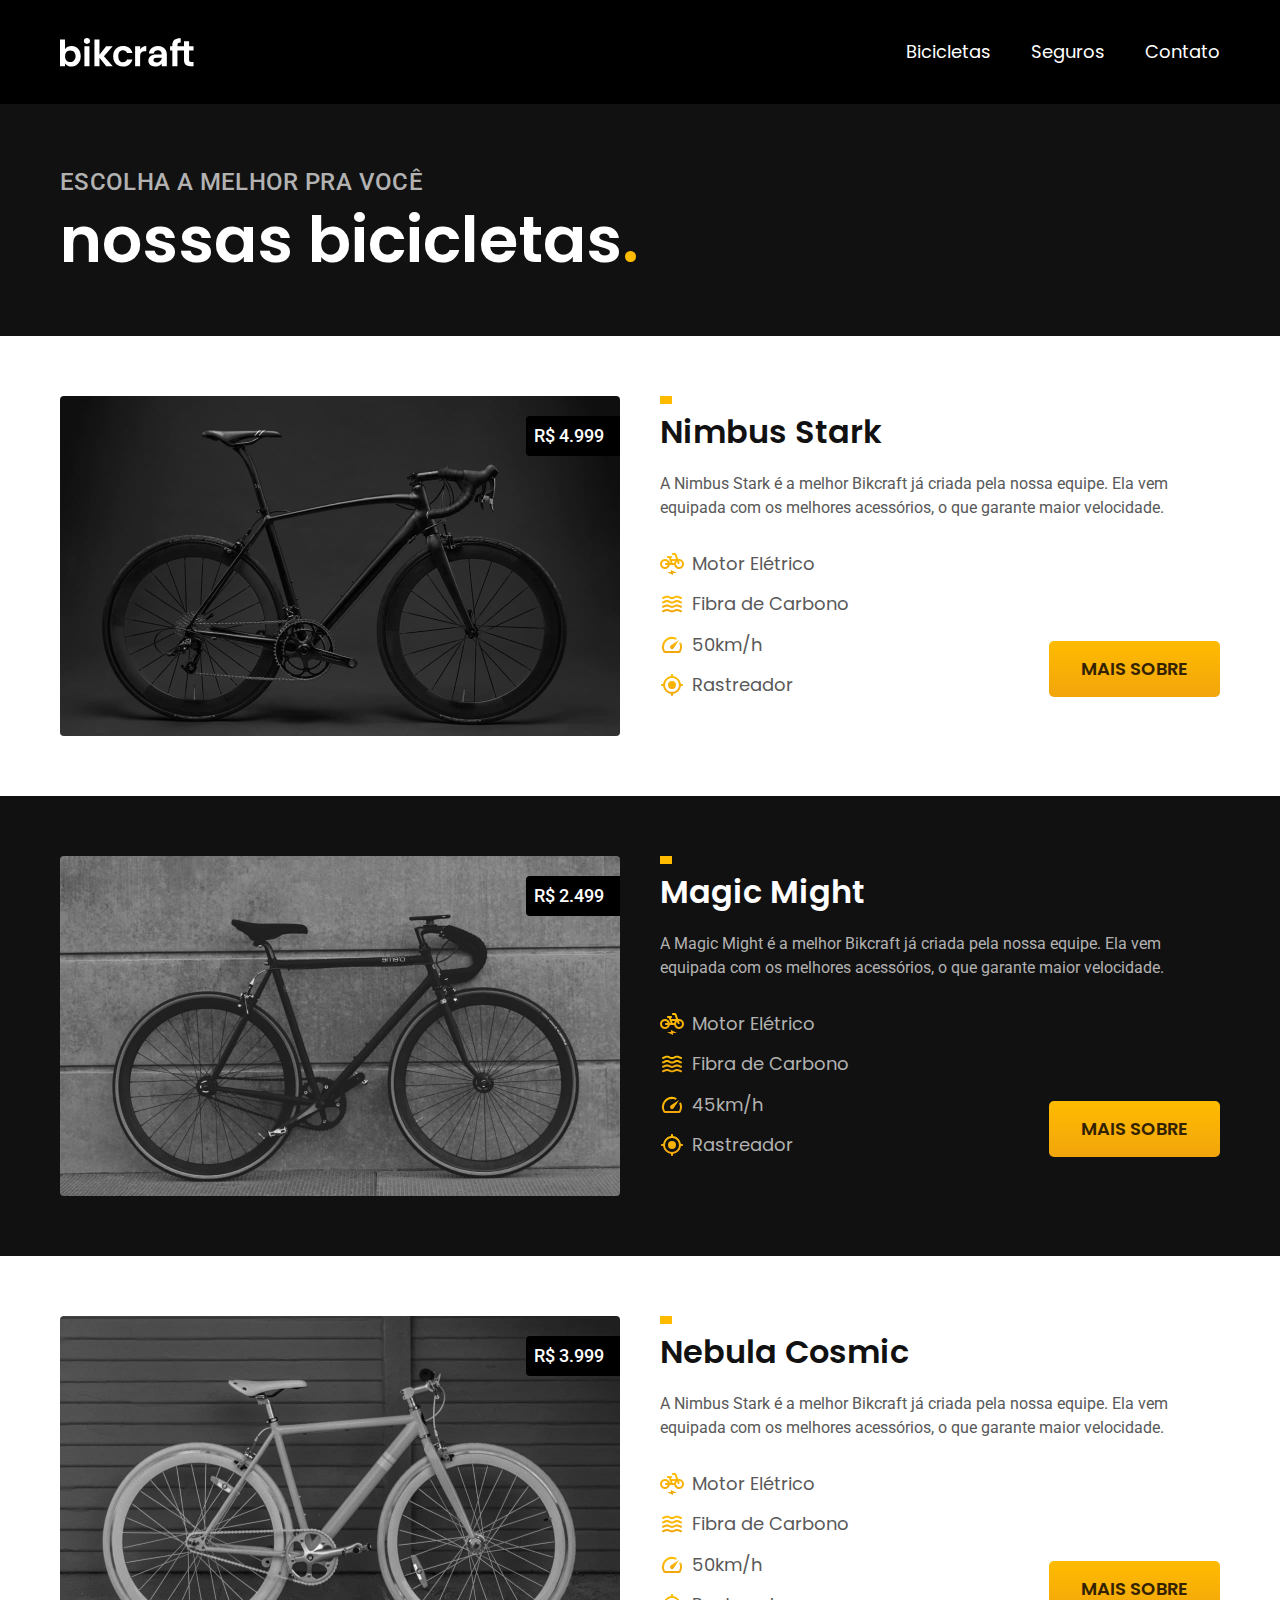
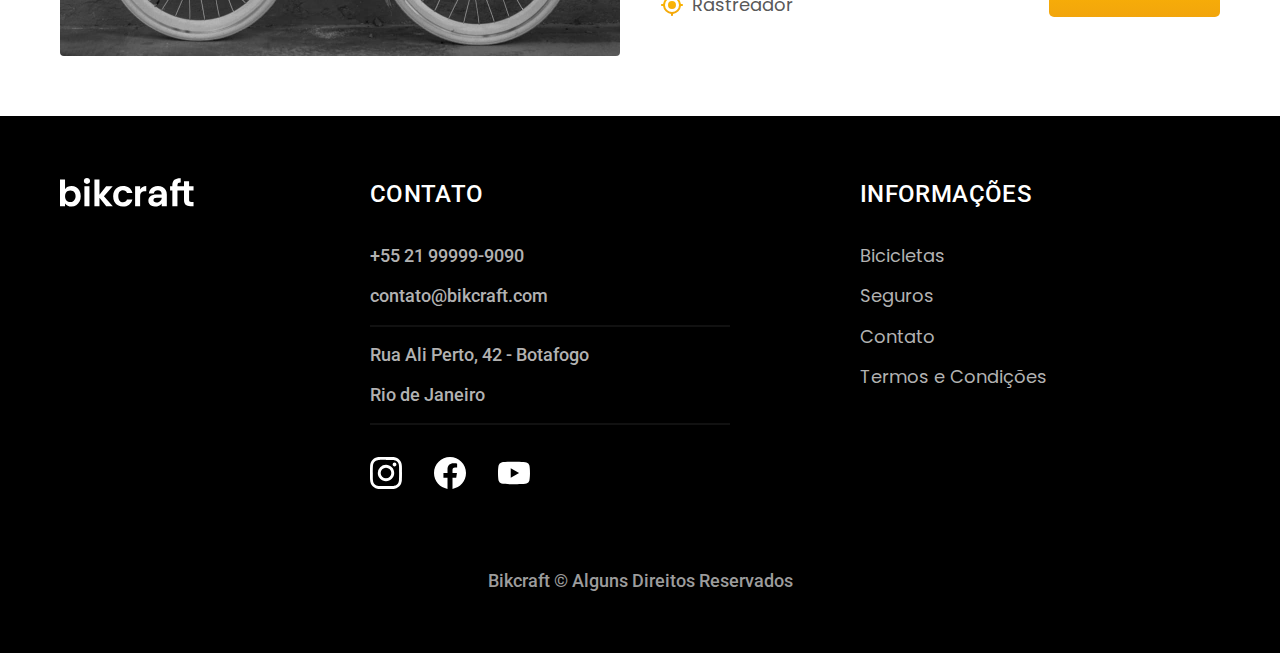
==== bicicletas.html @ 7c52ae09 "termos e página bicicletas" ====
<!DOCTYPE html>
<html lang="pt-br">

<head>
  <meta charset="UTF-8">
  <meta name="viewport" content="width=device-width, initial-scale=1.0">

  <title>Bicicletas | Bikcraft - Bicicletas Elétricas</title>
  <meta name="description" content="Termos e condições.">
  <link rel="stylesheet" href="/css/style.css">

  <link rel="preconnect" href="https://fonts.googleapis.com">
  <link rel="preconnect" href="https://fonts.gstatic.com" crossorigin>
  <link href="https://fonts.googleapis.com/css2?family=Poppins:wght@400;600&family=Merriweather:ital,wght@1,900&family=Roboto:wght@400;500&display=swap" rel="stylesheet">
</head>

<body id="bicicletas">
  <header class="header-bg">
    <div class="header container">
      <a href="/index.html">
        <img src="/img/bikcraft.svg" alt="Bikcraft"></a>
      <nav aria-label="primaria">
        <ul class="header-menu font-1-m cor-0">
          <li><a href="/bicicletas.html">Bicicletas</a></li>
          <li><a href="/seguros.html">Seguros</a></li>
          <li><a href="/contato.html">Contato</a></li>
        </ul>
      </nav>
    </div>
  </header>

  <main>
    <div class="titulo-bg">
      <div class="titulo container">
        <p class="font-2-l-b cor-5">Escolha a melhor pra você</p>
        <h1 class="font-1-xxl cor-0">nossas bicicletas<span class="cor-p1">.</span></h1>
      </div>
    </div>

    <div class="bicicletas-bg">
      <div class="bicicletas container">
        <div class="bicicletas-imagem">
          <img src="/img/bicicletas/nimbus.jpg" alt="Bicicleta preta">
          <span class="font-2-m cor-0">R$ 4.999</span>
        </div>
        <div class="bicicletas-conteudo">
          <h2 class="font-1-xl">Nimbus Stark</h2>
          <p class="font-2-s cor-8">A Nimbus Stark é a melhor Bikcraft já criada pela nossa equipe. Ela vem equipada com os melhores acessórios, o que garante maior velocidade.</p>
          <ul class="font-1-m cor-8">
            <li><img src="/img/icones/eletrica.svg" alt="">
              Motor Elétrico
            </li>
            <li><img src="/img/icones/carbono.svg" alt="">
              Fibra de Carbono
            </li>
            <li><img src="/img/icones/velocidade.svg" alt="">
              50km/h
            </li>
            <li><img src="/img/icones/rastreador.svg" alt="">
              Rastreador
            </li>
          </ul>
          <a class="botao seta" href="/bicicletas/nimbus.html">Mais Sobre</a>
        </div>
      </div>
    </div>

    <div class="bicicletas-bg">
      <div class="bicicletas container">
        <div class="bicicletas-imagem">
          <img src="/img/bicicletas/magic.jpg" alt="Bicicleta preta">
          <span class="font-2-m cor-0">R$ 2.499</span>
        </div>
        <div class="bicicletas-conteudo">
          <h2 class="font-1-xl cor-0">Magic Might</h2>
          <p class="font-2-s cor-5">A Magic Might é a melhor Bikcraft já criada pela nossa equipe. Ela vem equipada com os melhores acessórios, o que garante maior velocidade.</p>
          <ul class="font-1-m cor-5">
            <li><img src="/img/icones/eletrica.svg" alt="">
              Motor Elétrico
            </li>
            <li><img src="/img/icones/carbono.svg" alt="">
              Fibra de Carbono
            </li>
            <li><img src="/img/icones/velocidade.svg" alt="">
              45km/h
            </li>
            <li><img src="/img/icones/rastreador.svg" alt="">
              Rastreador
            </li>
          </ul>
          <a class="botao seta" href="/bicicletas/magic.html">Mais Sobre</a>
        </div>
      </div>
    </div>

    <div class="bicicletas-bg">
      <div class="bicicletas container">
        <div class="bicicletas-imagem">
          <img src="/img/bicicletas/nebula.jpg" alt="Bicicleta preta">
          <span class="font-2-m cor-0">R$ 3.999</span>
        </div>
        <div class="bicicletas-conteudo">
          <h2 class="font-1-xl">Nebula Cosmic</h2>
          <p class="font-2-s cor-8">A Nimbus Stark é a melhor Bikcraft já criada pela nossa equipe. Ela vem equipada com os melhores acessórios, o que garante maior velocidade.</p>
          <ul class="font-1-m cor-8">
            <li><img src="/img/icones/eletrica.svg" alt="">
              Motor Elétrico
            </li>
            <li><img src="/img/icones/carbono.svg" alt="">
              Fibra de Carbono
            </li>
            <li><img src="/img/icones/velocidade.svg" alt="">
              50km/h
            </li>
            <li><img src="/img/icones/rastreador.svg" alt="">
              Rastreador
            </li>
          </ul>
          <a class="botao seta" href="/bicicletas/nebula.html">Mais Sobre</a>
        </div>
      </div>
    </div>
  </main>


  <footer class="footer-bg">
    <div class="footer container">
      <img src="/img/bikcraft.svg" alt="">
      <div class="footer-contato">
        <h3 class="font-2-l-b cor-0">Contato</h3>
        <ul class="font-2-m cor-5">
          <li><a href="tel:+5521999999090">+55 21 99999-9090</a></li>
          <li><a href="mailto:contatot@bikcraft.com">contato@bikcraft.com</a></li>
          <li>Rua Ali Perto, 42 - Botafogo</li>
          <li>Rio de Janeiro</li>
        </ul>
        <div class="footer-redes">
          <a href="/index.html">
            <img src="/img/redes/instagram.svg" alt="Instagram">
          </a>

          <a href="/index.html">
            <img src="/img/redes/facebook.svg" alt="Facebook">
          </a>

          <a href="/index.html">
            <img src="/img/redes/youtube.svg" alt="YouTube">
          </a>
        </div>
      </div>
      <div class="footer-informacoes">
        <h3 class="font-2-l-b cor-0">Informações</h3>
        <nav>
          <ul class="font-1-m cor-5">
            <li><a href="/bicicletas.html">Bicicletas</a></li>
            <li><a href="/seguros.html">Seguros</a></li>
            <li><a href="/contato.html">Contato</a></li>
            <li><a href="/termos.html">Termos e Condições</a></li>
          </ul>
        </nav>
      </div>
      <p class="footer-copy font-2-m cor-6">Bikcraft © Alguns Direitos Reservados</p>
    </div>

  </footer>
</body>

</html>
---- css/style.css ----
@import "/css/global/global.css";
@import "/css/global/header.css";
@import "/css/global/footer.css";

/* Utilidades */

@import "/css/utilidades/tipografia.css";
@import "/css/utilidades/cores.css";
@import "/css/utilidades/componentes.css";

/* Home */
@import "/css/home/intro.css";
@import "/css/home/tecnologia.css";
@import "/css/home/parceiros.css";
@import "/css/home/depoimento.css";

/* Bicicletas */

@import "/css/bicicletas/bicicletas-lista.css";
@import "/css/bicicletas/bicicletas.css";

/* Seguros */
@import "/css/seguros/seguros.css";

/* termos */
/* Seguros */
@import "/css/termos/termos.css";
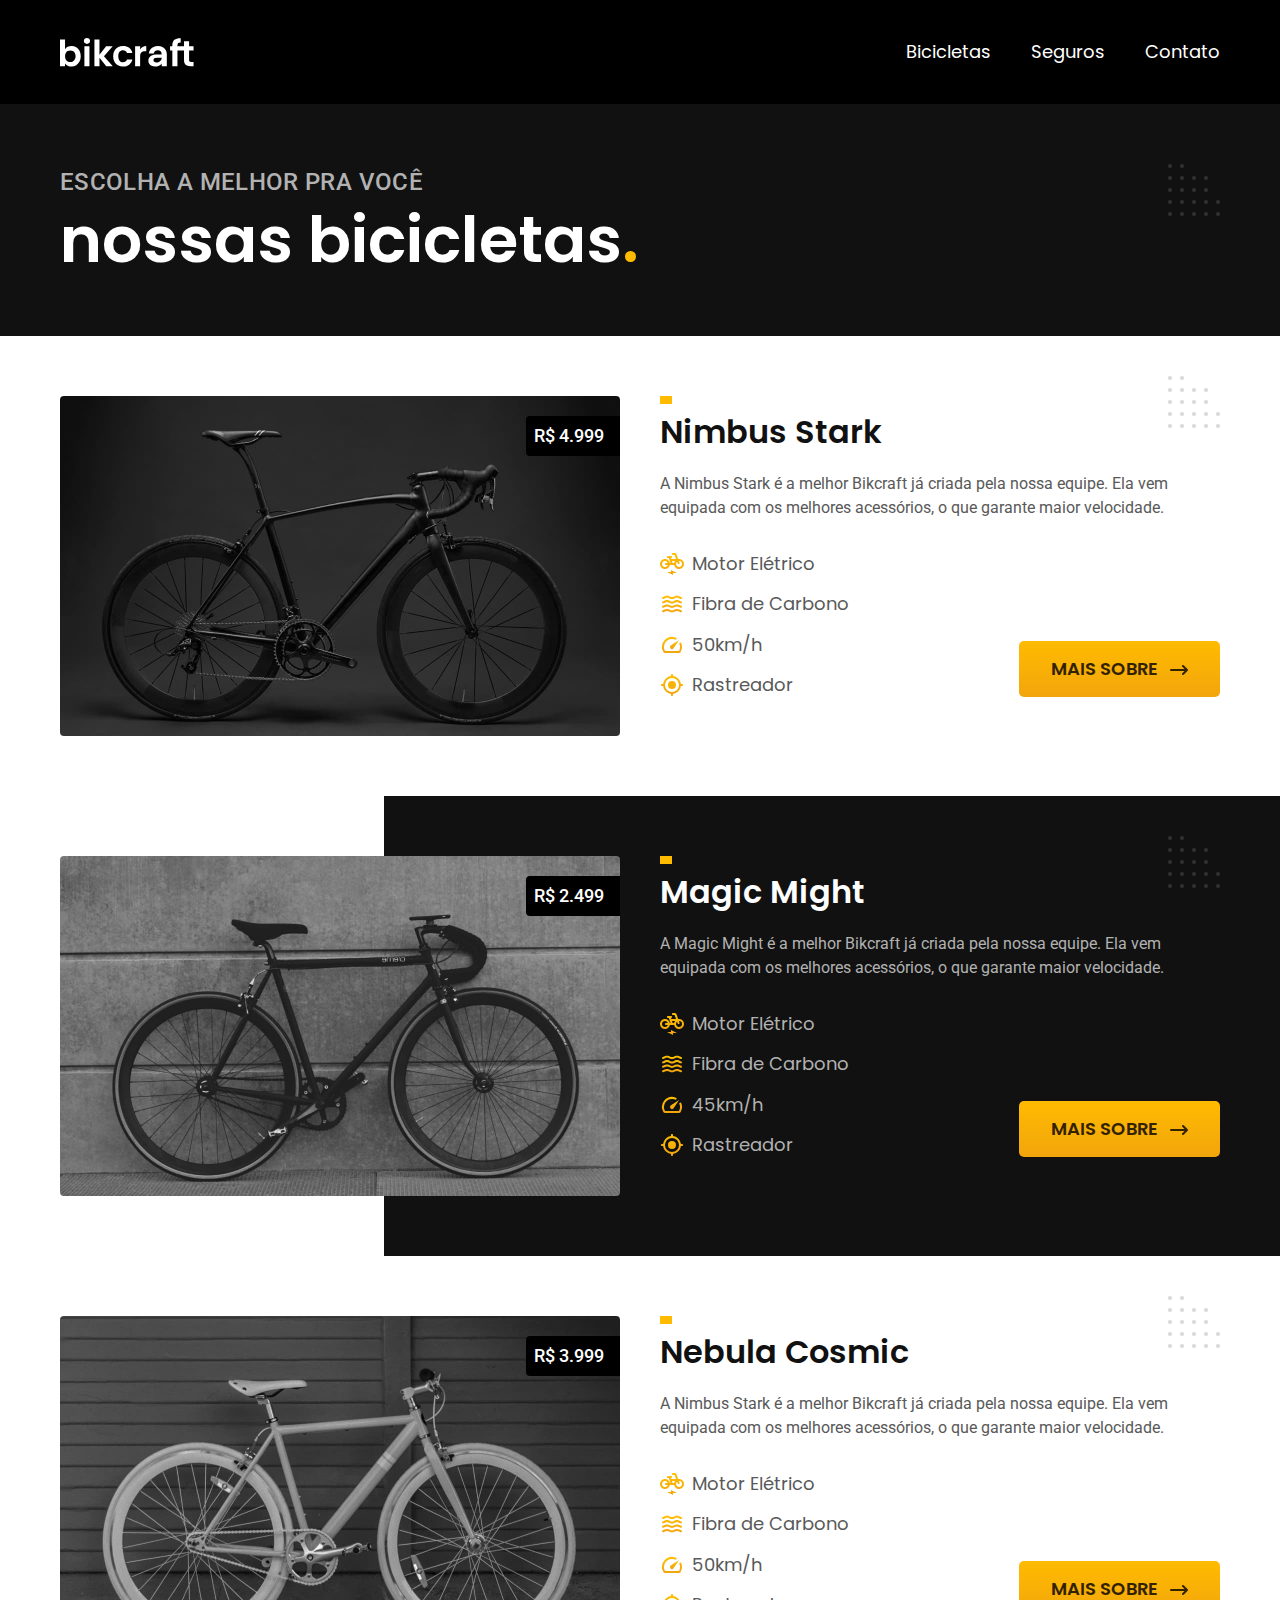
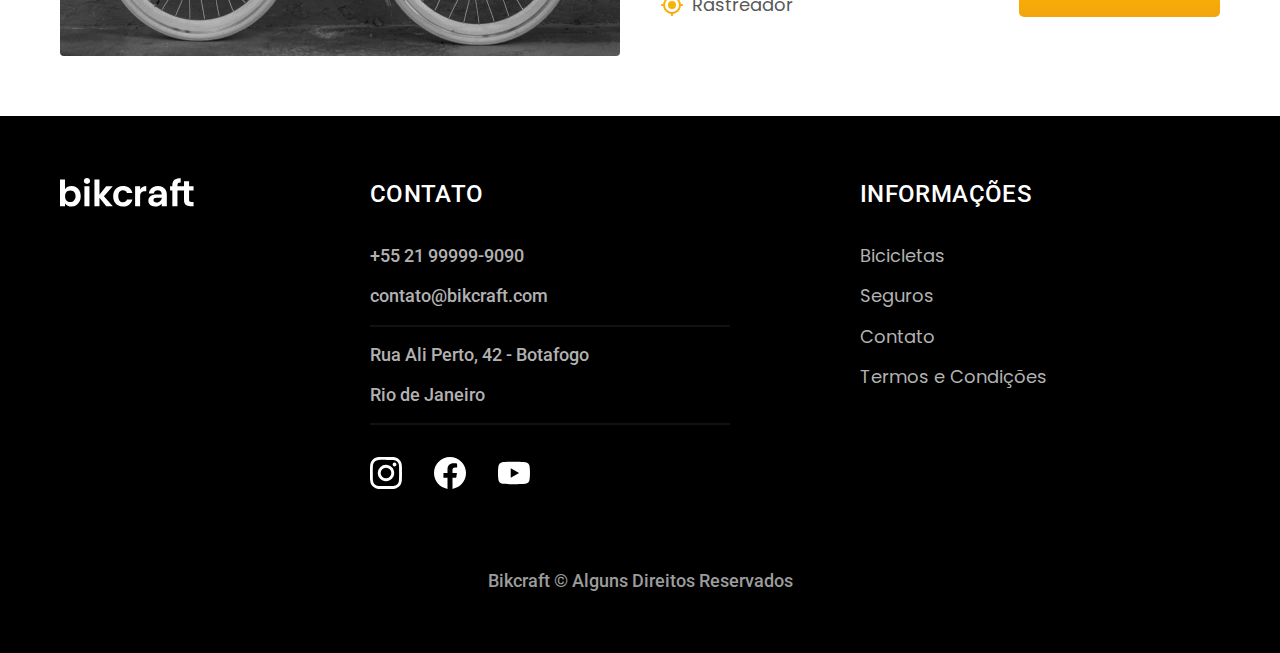
==== commit a3c4df6f: "bic internas, seguro, formularios, lojas, orcamento, decoracao e otimizacoes" ====
--- a/bicicletas.html
+++ b/bicicletas.html
@@ -7,6 +7,7 @@
 
   <title>Bicicletas | Bikcraft - Bicicletas Elétricas</title>
   <meta name="description" content="Termos e condições.">
+  <link rel="preload" href="/css/style.css" as="style">
   <link rel="stylesheet" href="/css/style.css">
 
   <link rel="preconnect" href="https://fonts.googleapis.com">
@@ -18,7 +19,7 @@
   <header class="header-bg">
     <div class="header container">
       <a href="/index.html">
-        <img src="/img/bikcraft.svg" alt="Bikcraft"></a>
+        <img src="/img/bikcraft.svg" width="136" height="32" alt="Bikcraft"></a>
       <nav aria-label="primaria">
         <ul class="header-menu font-1-m cor-0">
           <li><a href="/bicicletas.html">Bicicletas</a></li>
@@ -40,23 +41,23 @@
     <div class="bicicletas-bg">
       <div class="bicicletas container">
         <div class="bicicletas-imagem">
-          <img src="/img/bicicletas/nimbus.jpg" alt="Bicicleta preta">
+          <img src="/img/bicicletas/nimbus.jpg" width="1160" height="680" alt="Bicicleta preta">
           <span class="font-2-m cor-0">R$ 4.999</span>
         </div>
         <div class="bicicletas-conteudo">
           <h2 class="font-1-xl">Nimbus Stark</h2>
           <p class="font-2-s cor-8">A Nimbus Stark é a melhor Bikcraft já criada pela nossa equipe. Ela vem equipada com os melhores acessórios, o que garante maior velocidade.</p>
           <ul class="font-1-m cor-8">
-            <li><img src="/img/icones/eletrica.svg" alt="">
+            <li><img src="/img/icones/eletrica.svg" width="32" height="32" alt="">
               Motor Elétrico
             </li>
-            <li><img src="/img/icones/carbono.svg" alt="">
+            <li><img src="/img/icones/carbono.svg" width="32" height="32" alt="">
               Fibra de Carbono
             </li>
-            <li><img src="/img/icones/velocidade.svg" alt="">
+            <li><img src="/img/icones/velocidade.svg" width="32" height="32" alt="">
               50km/h
             </li>
-            <li><img src="/img/icones/rastreador.svg" alt="">
+            <li><img src="/img/icones/rastreador.svg" width="32" height="32" alt="">
               Rastreador
             </li>
           </ul>
@@ -68,23 +69,23 @@
     <div class="bicicletas-bg">
       <div class="bicicletas container">
         <div class="bicicletas-imagem">
-          <img src="/img/bicicletas/magic.jpg" alt="Bicicleta preta">
+          <img src="/img/bicicletas/magic.jpg" width="1160" height="680" alt="Bicicleta preta">
           <span class="font-2-m cor-0">R$ 2.499</span>
         </div>
         <div class="bicicletas-conteudo">
           <h2 class="font-1-xl cor-0">Magic Might</h2>
           <p class="font-2-s cor-5">A Magic Might é a melhor Bikcraft já criada pela nossa equipe. Ela vem equipada com os melhores acessórios, o que garante maior velocidade.</p>
           <ul class="font-1-m cor-5">
-            <li><img src="/img/icones/eletrica.svg" alt="">
+            <li><img src="/img/icones/eletrica.svg" width="32" height="32" alt="">
               Motor Elétrico
             </li>
-            <li><img src="/img/icones/carbono.svg" alt="">
+            <li><img src="/img/icones/carbono.svg" width="32" height="32" alt="">
               Fibra de Carbono
             </li>
-            <li><img src="/img/icones/velocidade.svg" alt="">
+            <li><img src="/img/icones/velocidade.svg" width="32" height="32" alt="">
               45km/h
             </li>
-            <li><img src="/img/icones/rastreador.svg" alt="">
+            <li><img src="/img/icones/rastreador.svg" width="32" height="32" alt="">
               Rastreador
             </li>
           </ul>
@@ -96,23 +97,23 @@
     <div class="bicicletas-bg">
       <div class="bicicletas container">
         <div class="bicicletas-imagem">
-          <img src="/img/bicicletas/nebula.jpg" alt="Bicicleta preta">
+          <img src="/img/bicicletas/nebula.jpg" width="1160" height="680" alt="Bicicleta preta">
           <span class="font-2-m cor-0">R$ 3.999</span>
         </div>
         <div class="bicicletas-conteudo">
           <h2 class="font-1-xl">Nebula Cosmic</h2>
           <p class="font-2-s cor-8">A Nimbus Stark é a melhor Bikcraft já criada pela nossa equipe. Ela vem equipada com os melhores acessórios, o que garante maior velocidade.</p>
           <ul class="font-1-m cor-8">
-            <li><img src="/img/icones/eletrica.svg" alt="">
+            <li><img src="/img/icones/eletrica.svg" width="32" height="32" alt="">
               Motor Elétrico
             </li>
-            <li><img src="/img/icones/carbono.svg" alt="">
+            <li><img src="/img/icones/carbono.svg" width="32" height="32" alt="">
               Fibra de Carbono
             </li>
-            <li><img src="/img/icones/velocidade.svg" alt="">
+            <li><img src="/img/icones/velocidade.svg" width="32" height="32" alt="">
               50km/h
             </li>
-            <li><img src="/img/icones/rastreador.svg" alt="">
+            <li><img src="/img/icones/rastreador.svg" width="32" height="32" alt="">
               Rastreador
             </li>
           </ul>
@@ -125,7 +126,7 @@
 
   <footer class="footer-bg">
     <div class="footer container">
-      <img src="/img/bikcraft.svg" alt="">
+      <img src="/img/bikcraft.svg" width="136" height="32" alt="">
       <div class="footer-contato">
         <h3 class="font-2-l-b cor-0">Contato</h3>
         <ul class="font-2-m cor-5">
@@ -136,15 +137,15 @@
         </ul>
         <div class="footer-redes">
           <a href="/index.html">
-            <img src="/img/redes/instagram.svg" alt="Instagram">
+            <img src="/img/redes/instagram.svg" width="32" height="32" alt="Instagram">
           </a>
 
           <a href="/index.html">
-            <img src="/img/redes/facebook.svg" alt="Facebook">
+            <img src="/img/redes/facebook.svg" width="32" height="32" alt="Facebook">
           </a>
 
           <a href="/index.html">
-            <img src="/img/redes/youtube.svg" alt="YouTube">
+            <img src="/img/redes/youtube.svg" width="32" height="32" alt="YouTube">
           </a>
         </div>
       </div>
--- a/css/style.css
+++ b/css/style.css
@@ -7,6 +7,7 @@
 @import "/css/utilidades/tipografia.css";
 @import "/css/utilidades/cores.css";
 @import "/css/utilidades/componentes.css";
+@import "/css/utilidades/formulario.css";
 
 /* Home */
 @import "/css/home/intro.css";
@@ -19,9 +20,21 @@
 @import "/css/bicicletas/bicicletas-lista.css";
 @import "/css/bicicletas/bicicletas.css";
 
+/* Páginas de bikes individuais */
+@import "/css/bicicleta/bicicleta.css";
+@import "/css/bicicleta/seguro.css";
+
 /* Seguros */
 @import "/css/seguros/seguros.css";
+@import "/css/seguros/vantagens.css";
+@import "/css/seguros/perguntas.css";
 
-/* termos */
-/* Seguros */
+/* Contato */
+@import "/css/contato/contato.css";
+@import "/css/contato/lojas.css";
+
+/* Termos */
 @import "/css/termos/termos.css";
+
+/* Orçamento */
+@import "/css/orcamento/orcamento.css";
--- a/css/style.css
+++ b/css/style.css
@@ -7,6 +7,7 @@
 @import "/css/utilidades/tipografia.css";
 @import "/css/utilidades/cores.css";
 @import "/css/utilidades/componentes.css";
+@import "/css/utilidades/formulario.css";
 
 /* Home */
 @import "/css/home/intro.css";
@@ -19,9 +20,21 @@
 @import "/css/bicicletas/bicicletas-lista.css";
 @import "/css/bicicletas/bicicletas.css";
 
+/* Páginas de bikes individuais */
+@import "/css/bicicleta/bicicleta.css";
+@import "/css/bicicleta/seguro.css";
+
 /* Seguros */
 @import "/css/seguros/seguros.css";
+@import "/css/seguros/vantagens.css";
+@import "/css/seguros/perguntas.css";
 
-/* termos */
-/* Seguros */
+/* Contato */
+@import "/css/contato/contato.css";
+@import "/css/contato/lojas.css";
+
+/* Termos */
 @import "/css/termos/termos.css";
+
+/* Orçamento */
+@import "/css/orcamento/orcamento.css";
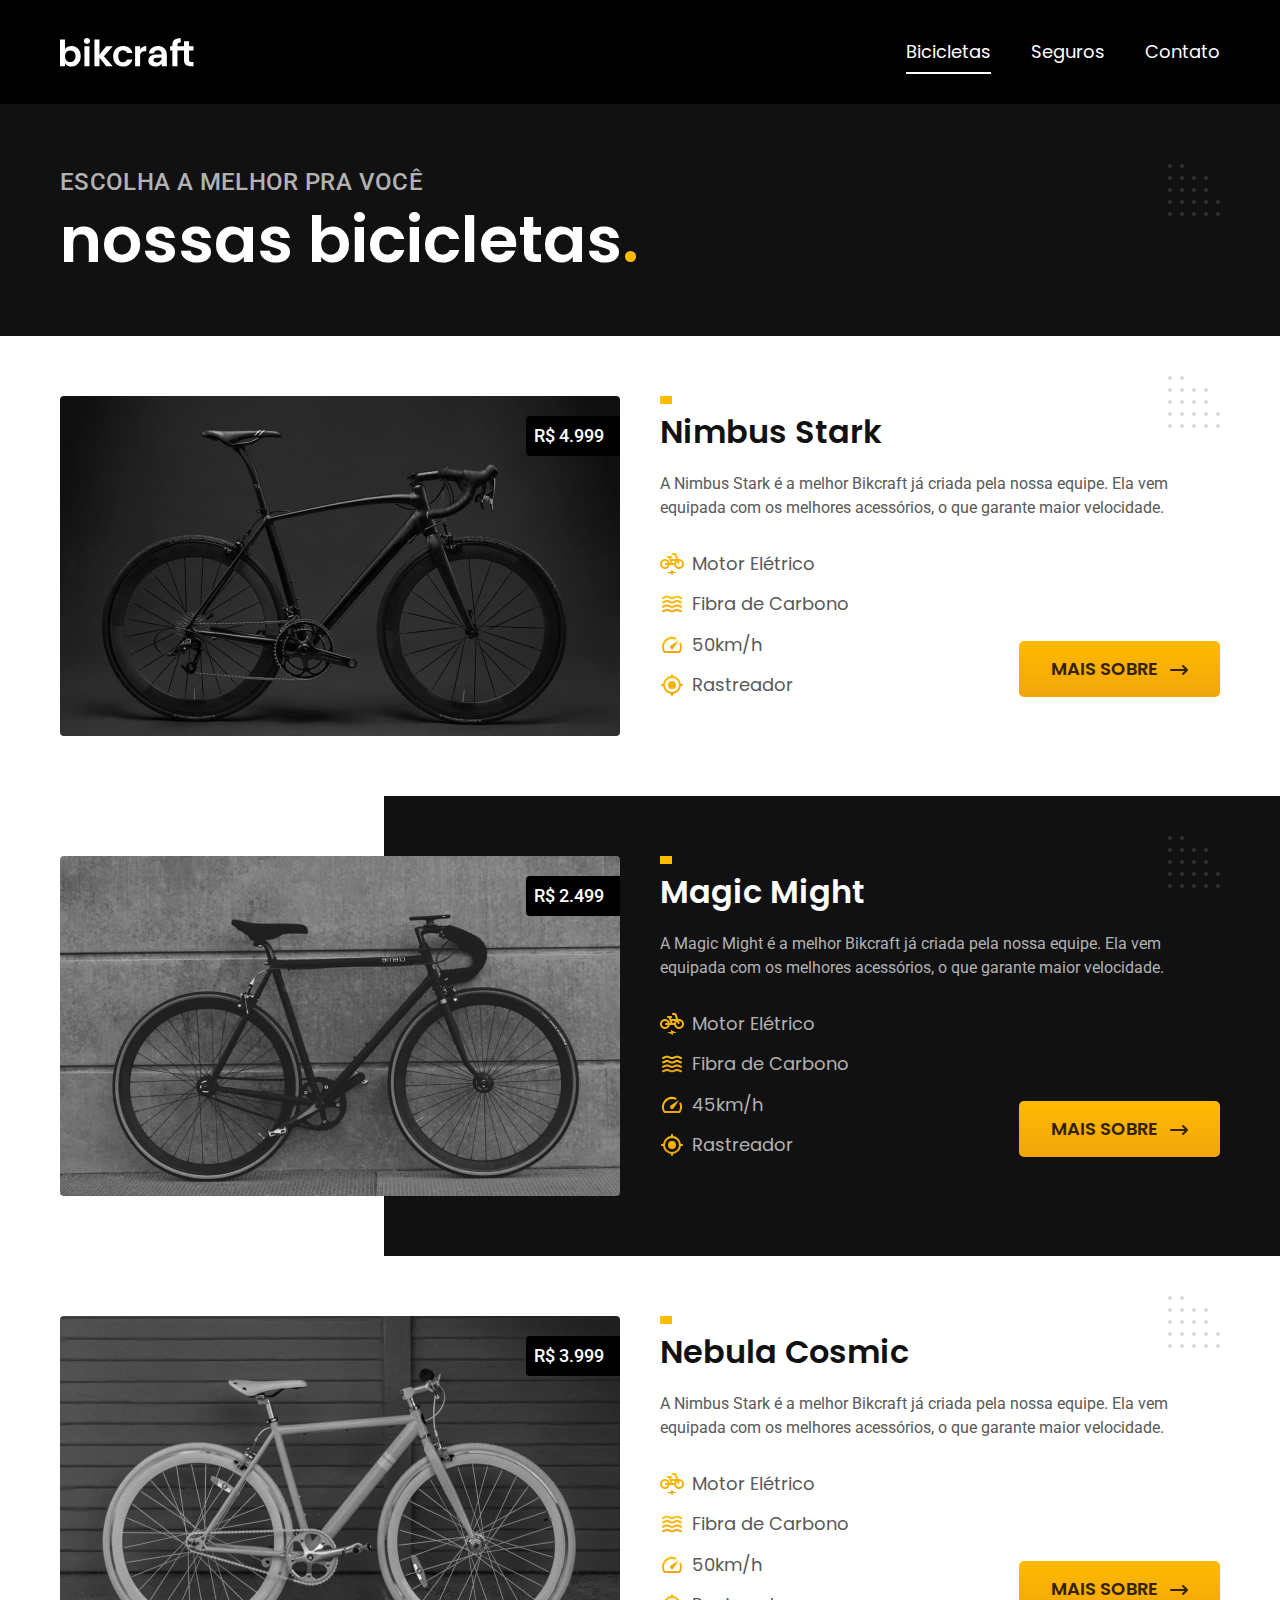
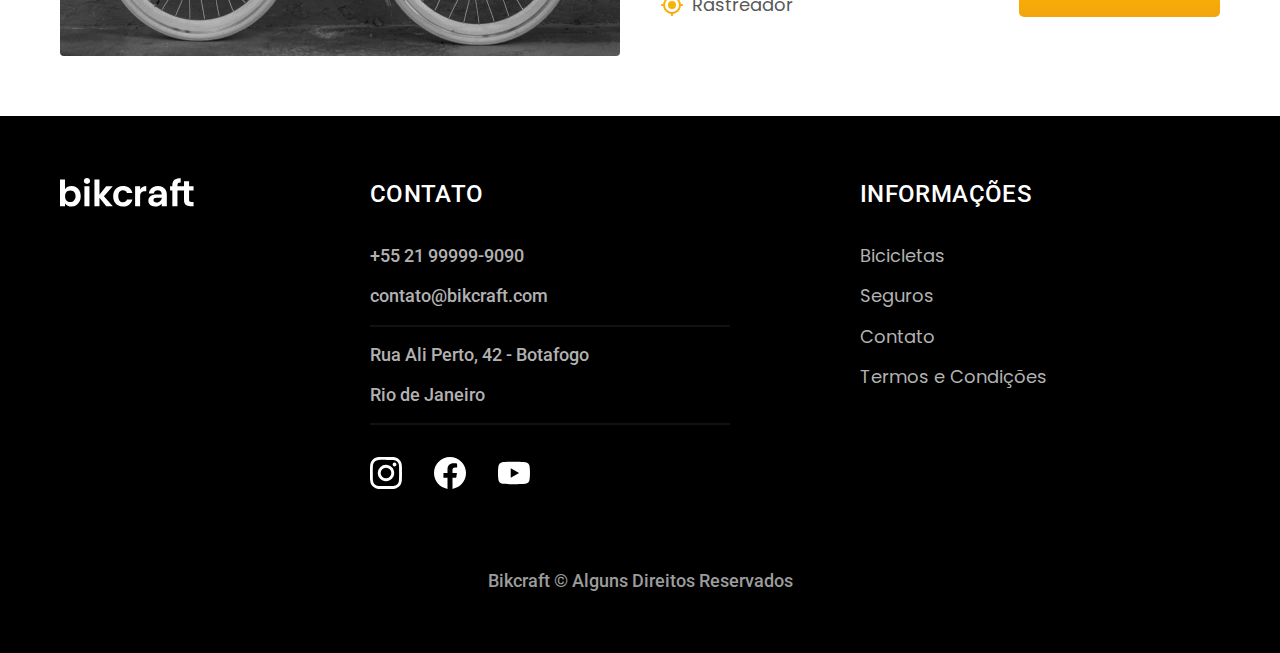
==== commit d7d644bc: "JavaSCript" ====
--- a/bicicletas.html
+++ b/bicicletas.html
@@ -13,6 +13,9 @@
   <link rel="preconnect" href="https://fonts.googleapis.com">
   <link rel="preconnect" href="https://fonts.gstatic.com" crossorigin>
   <link href="https://fonts.googleapis.com/css2?family=Poppins:wght@400;600&family=Merriweather:ital,wght@1,900&family=Roboto:wght@400;500&display=swap" rel="stylesheet">
+  <script>
+    document.documentElement.classList.add('js');
+  </script>
 </head>
 
 <body id="bicicletas">
@@ -164,6 +167,7 @@
     </div>
 
   </footer>
+  <script src="/js/script.js"></script>
 </body>
 
 </html>--- a/css/style.css
+++ b/css/style.css
@@ -8,6 +8,7 @@
 @import "/css/utilidades/cores.css";
 @import "/css/utilidades/componentes.css";
 @import "/css/utilidades/formulario.css";
+@import "/css/utilidades/animacao.css";
 
 /* Home */
 @import "/css/home/intro.css";
--- a/css/style.css
+++ b/css/style.css
@@ -8,6 +8,7 @@
 @import "/css/utilidades/cores.css";
 @import "/css/utilidades/componentes.css";
 @import "/css/utilidades/formulario.css";
+@import "/css/utilidades/animacao.css";
 
 /* Home */
 @import "/css/home/intro.css";
